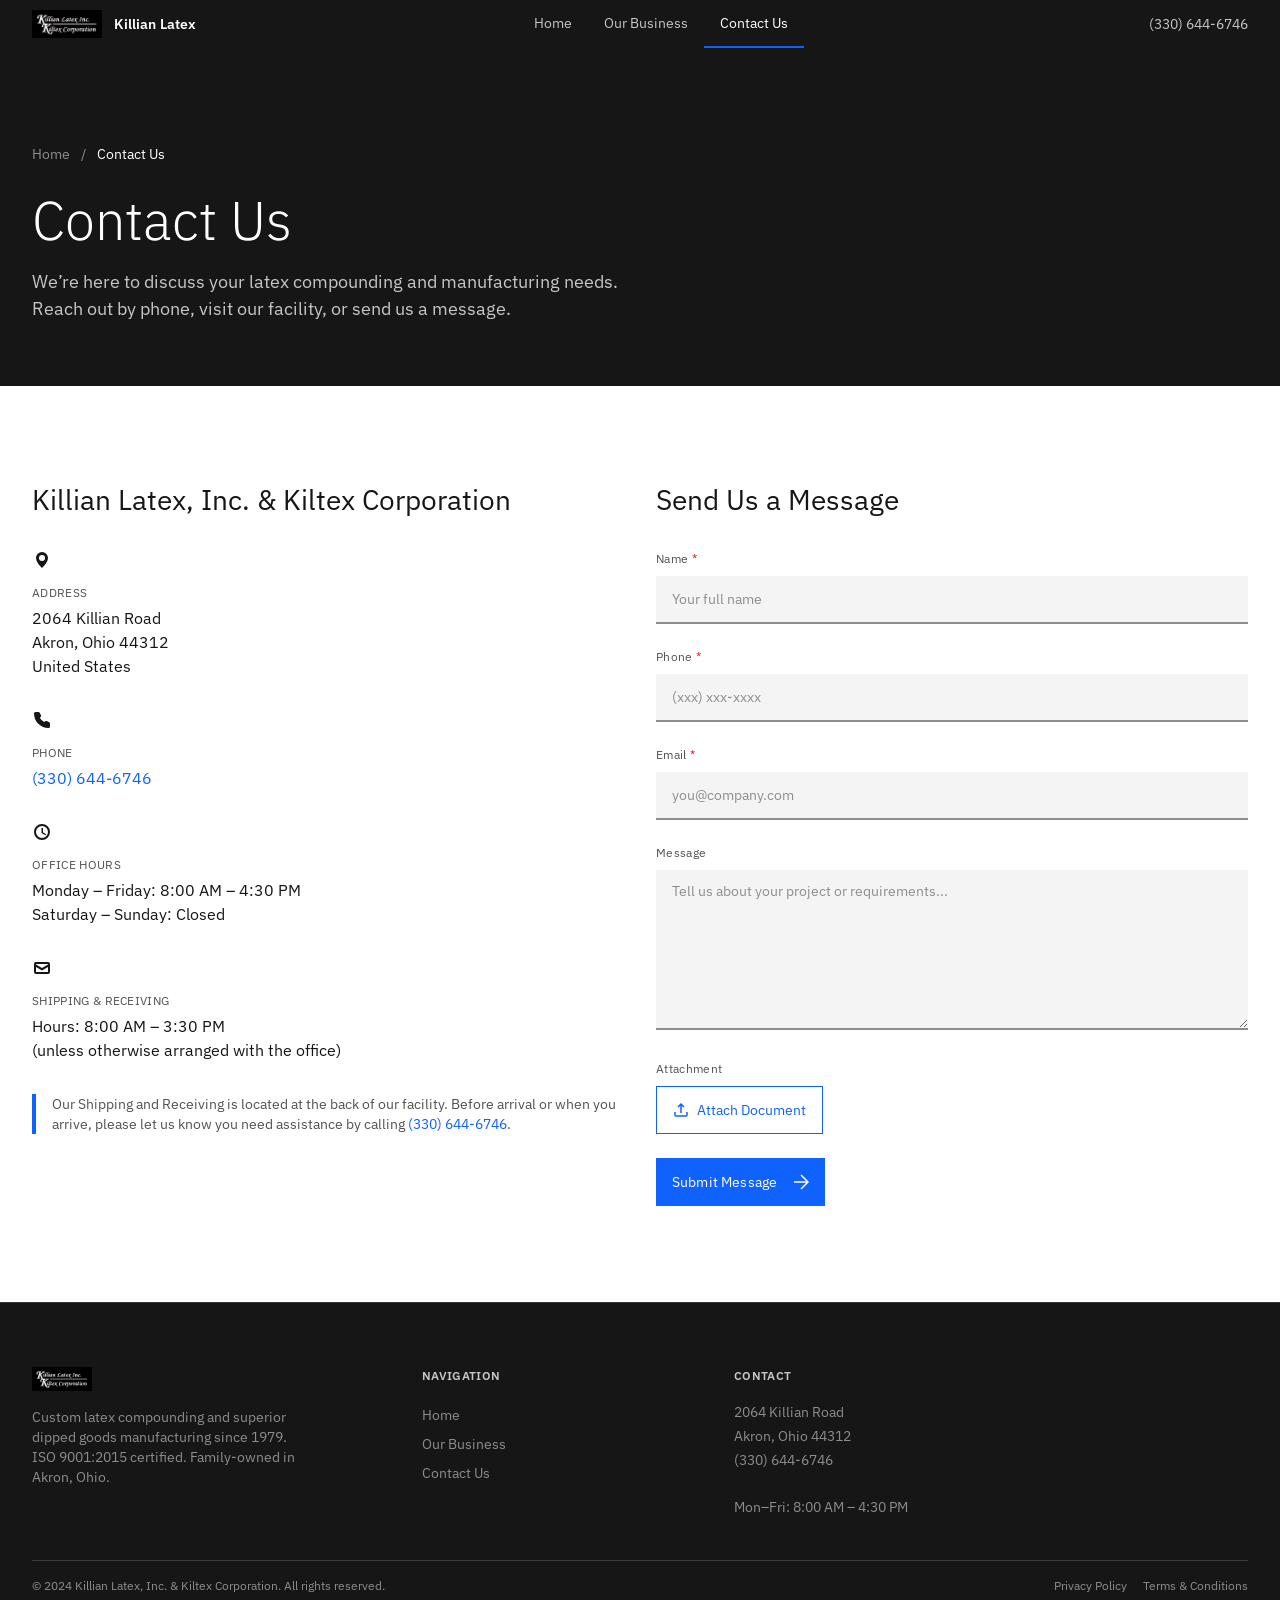
==== contact.html @ 7c9a854a "Killian Latex website redesign with IBM Carbon design system Static HTML/CSS/JS site for Killian Lat" ====
<!DOCTYPE html>
<html lang="en">
<head>
  <meta charset="UTF-8">
  <meta name="viewport" content="width=device-width, initial-scale=1.0">
  <title>Contact Killian Latex | Akron, Ohio Latex Manufacturer</title>
  <meta name="description" content="Contact Killian Latex for custom latex compounding, dipped goods manufacturing, and R&D inquiries. Located at 2064 Killian Road, Akron, Ohio 44312. Call (330) 644-6746.">
  <meta name="keywords" content="contact Killian Latex, Akron Ohio latex manufacturer, latex compounding quote, custom latex inquiry">
  <meta name="robots" content="index, follow">
  <link rel="canonical" href="https://killianlatex.com/contact-us">

  <!-- Open Graph -->
  <meta property="og:title" content="Contact Killian Latex | Akron, Ohio Latex Manufacturer">
  <meta property="og:description" content="Get in touch with Killian Latex for custom latex compounding and manufacturing inquiries. Akron, Ohio.">
  <meta property="og:type" content="website">
  <meta property="og:url" content="https://killianlatex.com/contact-us">
  <meta property="og:image" content="https://killianlatex.com/images/building-exterior.jpg">
  <meta property="og:locale" content="en_US">
  <meta property="og:site_name" content="Killian Latex, Inc. & Kiltex Corporation">

  <!-- Twitter Card -->
  <meta name="twitter:card" content="summary_large_image">
  <meta name="twitter:title" content="Contact Killian Latex | Akron, Ohio">
  <meta name="twitter:description" content="Get in touch with Killian Latex for custom latex compounding and manufacturing inquiries.">
  <meta name="twitter:image" content="https://killianlatex.com/images/building-exterior.jpg">

  <!-- Fonts -->
  <link rel="preconnect" href="https://fonts.googleapis.com">
  <link rel="preconnect" href="https://fonts.gstatic.com" crossorigin>
  <link href="https://fonts.googleapis.com/css2?family=IBM+Plex+Sans:wght@300;400;600&display=swap" rel="stylesheet">

  <!-- Styles -->
  <link rel="stylesheet" href="css/tokens.css">
  <link rel="stylesheet" href="css/base.css">
  <link rel="stylesheet" href="css/components.css">

  <!-- Structured Data -->
  <script type="application/ld+json">
  {
    "@context": "https://schema.org",
    "@type": "ContactPage",
    "name": "Contact Killian Latex",
    "description": "Contact page for Killian Latex, Inc. & Kiltex Corporation",
    "mainEntity": {
      "@type": "ManufacturingBusiness",
      "name": "Killian Latex, Inc. & Kiltex Corporation",
      "telephone": "+1-330-644-6746",
      "address": {
        "@type": "PostalAddress",
        "streetAddress": "2064 Killian Road",
        "addressLocality": "Akron",
        "addressRegion": "OH",
        "postalCode": "44312",
        "addressCountry": "US"
      },
      "openingHoursSpecification": {
        "@type": "OpeningHoursSpecification",
        "dayOfWeek": ["Monday","Tuesday","Wednesday","Thursday","Friday"],
        "opens": "08:00",
        "closes": "16:30"
      }
    }
  }
  </script>
</head>
<body>
  <a href="#main-content" class="skip-link">Skip to main content</a>

  <!-- ==================== MASTHEAD ==================== -->
  <header class="cds-header" role="banner">
    <div class="cds-header__inner">
      <a href="index.html" class="cds-header__logo" aria-label="Killian Latex - Home">
        <img src="images/logo.jpg" alt="Killian Latex logo" width="80" height="28">
        <span class="cds-header__logo-text">Killian Latex</span>
      </a>
      <nav class="cds-header__nav" role="navigation" aria-label="Main navigation">
        <a href="index.html" class="cds-header__nav-link">Home</a>
        <a href="our-business.html" class="cds-header__nav-link">Our Business</a>
        <a href="contact.html" class="cds-header__nav-link cds-header__nav-link--active">Contact Us</a>
      </nav>
      <a href="tel:+13306446746" class="cds-header__phone" aria-label="Call us at 330-644-6746">(330) 644-6746</a>
      <button class="cds-header__menu-btn" aria-label="Open navigation menu" aria-expanded="false" aria-controls="side-nav">
        <svg xmlns="http://www.w3.org/2000/svg" viewBox="0 0 20 20"><path d="M2 4.5h16M2 10h16M2 15.5h16" stroke="currentColor" stroke-width="1.5" fill="none"/></svg>
      </button>
    </div>
  </header>

  <!-- Mobile Side Nav -->
  <nav class="cds-side-nav" id="side-nav" role="navigation" aria-label="Mobile navigation">
    <a href="index.html" class="cds-side-nav__link">Home</a>
    <a href="our-business.html" class="cds-side-nav__link">Our Business</a>
    <a href="contact.html" class="cds-side-nav__link cds-side-nav__link--active">Contact Us</a>
    <a href="tel:+13306446746" class="cds-side-nav__phone">(330) 644-6746</a>
  </nav>
  <div class="cds-nav-overlay" aria-hidden="true"></div>

  <main id="main-content">
    <!-- ==================== PAGE HERO ==================== -->
    <section class="page-hero" aria-label="Page introduction">
      <div class="cds-grid">
        <nav class="page-hero__breadcrumb" aria-label="Breadcrumb">
          <a href="index.html">Home</a>
          <span class="separator">/</span>
          <span>Contact Us</span>
        </nav>
        <h1 class="page-hero__title">Contact Us</h1>
        <p class="page-hero__subtitle">We&rsquo;re here to discuss your latex compounding and manufacturing needs. Reach out by phone, visit our facility, or send us a message.</p>
      </div>
    </section>

    <!-- ==================== CONTACT CONTENT ==================== -->
    <section class="section-padding bg-white" aria-label="Contact information and form">
      <div class="cds-grid">
        <div class="cds-row">
          <!-- Contact Information -->
          <div class="cds-col-sm-16 cds-col-lg-8 cds-fade-in" style="margin-bottom: var(--cds-spacing-09);">
            <h2 class="subsection__title" style="margin-bottom: var(--cds-spacing-07);">Killian Latex, Inc. &amp; Kiltex Corporation</h2>

            <div class="contact-block">
              <svg class="contact-block__icon" xmlns="http://www.w3.org/2000/svg" viewBox="0 0 20 20"><path d="M10 2a6 6 0 0 1 6 6c0 4.5-6 10-6 10S4 12.5 4 8a6 6 0 0 1 6-6zm0 3a3 3 0 1 0 0 6 3 3 0 0 0 0-6z" fill="currentColor"/></svg>
              <p class="contact-block__label">Address</p>
              <p class="contact-block__value">
                2064 Killian Road<br>
                Akron, Ohio 44312<br>
                United States
              </p>
            </div>

            <div class="contact-block">
              <svg class="contact-block__icon" xmlns="http://www.w3.org/2000/svg" viewBox="0 0 20 20"><path d="M2 3.5A1.5 1.5 0 0 1 3.5 2h2.879a1.5 1.5 0 0 1 1.342.83l1.2 2.4a1.5 1.5 0 0 1-.282 1.717l-.756.756a9.01 9.01 0 0 0 4.414 4.414l.756-.756a1.5 1.5 0 0 1 1.717-.282l2.4 1.2a1.5 1.5 0 0 1 .83 1.342V16.5A1.5 1.5 0 0 1 16.5 18 14.5 14.5 0 0 1 2 3.5z" fill="currentColor"/></svg>
              <p class="contact-block__label">Phone</p>
              <p class="contact-block__value">
                <a href="tel:+13306446746">(330) 644-6746</a>
              </p>
            </div>

            <div class="contact-block">
              <svg class="contact-block__icon" xmlns="http://www.w3.org/2000/svg" viewBox="0 0 20 20"><path d="M10 2a8 8 0 1 1 0 16 8 8 0 0 1 0-16zm0 2a6 6 0 1 0 0 12 6 6 0 0 0 0-12zm-.5 2H11v4.25l3.15 1.88-.75 1.23L9.5 11V6z" fill="currentColor"/></svg>
              <p class="contact-block__label">Office Hours</p>
              <p class="contact-block__value">
                Monday &ndash; Friday: 8:00 AM &ndash; 4:30 PM<br>
                Saturday &ndash; Sunday: Closed
              </p>
            </div>

            <div class="contact-block">
              <svg class="contact-block__icon" xmlns="http://www.w3.org/2000/svg" viewBox="0 0 20 20"><path d="M4 4h12a2 2 0 0 1 2 2v8a2 2 0 0 1-2 2H4a2 2 0 0 1-2-2V6a2 2 0 0 1 2-2zm0 2v.511l6 3.6 6-3.6V6H4zm0 2.989V14h12V8.989l-6 3.6-6-3.6z" fill="currentColor"/></svg>
              <p class="contact-block__label">Shipping &amp; Receiving</p>
              <p class="contact-block__value">
                Hours: 8:00 AM &ndash; 3:30 PM<br>
                (unless otherwise arranged with the office)
              </p>
            </div>

            <div class="contact-note">
              <p>Our Shipping and Receiving is located at the back of our facility. Before arrival or when you arrive, please let us know you need assistance by calling <a href="tel:+13306446746">(330) 644-6746</a>.</p>
            </div>
          </div>

          <!-- Contact Form -->
          <div class="cds-col-sm-16 cds-col-lg-8 cds-fade-in">
            <h2 class="subsection__title" style="margin-bottom: var(--cds-spacing-07);">Send Us a Message</h2>

            <div id="form-notification" class="cds-notification" role="alert" aria-live="polite"></div>

            <form id="contact-form" action="https://formspree.io/f/placeholder" method="POST" novalidate>
              <div class="cds-form-group">
                <label for="name" class="cds-form-group__label cds-form-group__label--required">Name</label>
                <input type="text" id="name" name="name" class="cds-text-input" placeholder="Your full name" required autocomplete="name">
                <p class="cds-form-group__error" id="name-error" role="alert">Please enter your name.</p>
              </div>

              <div class="cds-form-group">
                <label for="phone" class="cds-form-group__label cds-form-group__label--required">Phone</label>
                <input type="tel" id="phone" name="phone" class="cds-text-input" placeholder="(xxx) xxx-xxxx" required autocomplete="tel">
                <p class="cds-form-group__error" id="phone-error" role="alert">Please enter a valid phone number.</p>
              </div>

              <div class="cds-form-group">
                <label for="email" class="cds-form-group__label cds-form-group__label--required">Email</label>
                <input type="email" id="email" name="email" class="cds-text-input" placeholder="you@company.com" required autocomplete="email">
                <p class="cds-form-group__error" id="email-error" role="alert">Please enter a valid email address.</p>
              </div>

              <div class="cds-form-group">
                <label for="message" class="cds-form-group__label">Message</label>
                <textarea id="message" name="message" class="cds-textarea" placeholder="Tell us about your project or requirements..."></textarea>
              </div>

              <div class="cds-form-group">
                <label class="cds-form-group__label">Attachment</label>
                <label for="attachment" class="cds-file-label">
                  <svg xmlns="http://www.w3.org/2000/svg" viewBox="0 0 16 16"><path d="M14 10v3a1 1 0 0 1-1 1H3a1 1 0 0 1-1-1v-3M11 5L8 2 5 5M8 2v9" stroke="currentColor" stroke-width="1.5" fill="none"/></svg>
                  Attach Document
                </label>
                <input type="file" id="attachment" name="attachment" class="cds-file-input" accept=".pdf,.doc,.docx,.txt,.jpg,.png">
                <p class="cds-file-name" id="file-name"></p>
              </div>

              <button type="submit" class="cds-btn cds-btn--primary" id="submit-btn">
                Submit Message
                <svg xmlns="http://www.w3.org/2000/svg" viewBox="0 0 16 16"><path d="M8 1l7 7-7 7M1 8h14" stroke="currentColor" stroke-width="1.5" fill="none"/></svg>
              </button>
            </form>
          </div>
        </div>
      </div>
    </section>
  </main>

  <!-- ==================== FOOTER ==================== -->
  <footer class="cds-footer" role="contentinfo">
    <div class="cds-grid">
      <div class="cds-row">
        <div class="cds-col-sm-16 cds-col-md-8 cds-col-lg-5">
          <img src="images/logo.jpg" alt="Killian Latex" class="cds-footer__logo" width="80" height="28">
          <p class="cds-footer__desc">Custom latex compounding and superior dipped goods manufacturing since 1979. ISO 9001:2015 certified. Family-owned in Akron, Ohio.</p>
        </div>
        <div class="cds-col-sm-16 cds-col-md-4 cds-col-lg-4">
          <p class="cds-footer__heading">Navigation</p>
          <a href="index.html" class="cds-footer__link">Home</a>
          <a href="our-business.html" class="cds-footer__link">Our Business</a>
          <a href="contact.html" class="cds-footer__link">Contact Us</a>
        </div>
        <div class="cds-col-sm-16 cds-col-md-4 cds-col-lg-4">
          <p class="cds-footer__heading">Contact</p>
          <div class="cds-footer__contact-info">
            2064 Killian Road<br>
            Akron, Ohio 44312<br>
            <a href="tel:+13306446746">(330) 644-6746</a><br><br>
            Mon&ndash;Fri: 8:00 AM &ndash; 4:30 PM
          </div>
        </div>
      </div>
      <div class="cds-footer__bottom">
        <p class="cds-footer__copyright">&copy; 2024 Killian Latex, Inc. &amp; Kiltex Corporation. All rights reserved.</p>
        <div class="cds-footer__legal">
          <a href="#">Privacy Policy</a>
          <a href="#">Terms &amp; Conditions</a>
        </div>
      </div>
    </div>
  </footer>

  <script src="js/main.js" defer></script>
</body>
</html>
---- css/tokens.css ----
:root {
  /* === Colors === */
  --cds-blue-60: #0f62fe;
  --cds-blue-70: #0043ce;
  --cds-blue-80: #002d9c;
  --cds-blue-40: #78a9ff;
  --cds-white: #ffffff;
  --cds-gray-10: #f4f4f4;
  --cds-gray-10-hover: #e8e8e8;
  --cds-gray-20: #e0e0e0;
  --cds-gray-30: #c6c6c6;
  --cds-gray-50: #8d8d8d;
  --cds-gray-70: #525252;
  --cds-gray-80: #393939;
  --cds-gray-90: #262626;
  --cds-gray-100: #161616;
  --cds-red-60: #da1e28;
  --cds-green-50: #24a148;
  --cds-yellow-30: #f1c21b;

  /* === Spacing (8px base) === */
  --cds-spacing-01: 2px;
  --cds-spacing-02: 4px;
  --cds-spacing-03: 8px;
  --cds-spacing-04: 12px;
  --cds-spacing-05: 16px;
  --cds-spacing-06: 24px;
  --cds-spacing-07: 32px;
  --cds-spacing-08: 40px;
  --cds-spacing-09: 48px;
  --cds-spacing-10: 64px;
  --cds-spacing-11: 80px;
  --cds-spacing-12: 96px;
  --cds-spacing-13: 160px;

  /* === Typography === */
  --cds-font-family: 'IBM Plex Sans', -apple-system, BlinkMacSystemFont, 'Segoe UI', sans-serif;
  --cds-font-family-mono: 'IBM Plex Mono', monospace;
}
---- css/base.css ----
/* === Reset === */
*, *::before, *::after {
  margin: 0;
  padding: 0;
  box-sizing: border-box;
  border-radius: 0;
}

html {
  font-size: 100%;
  scroll-behavior: smooth;
  -webkit-text-size-adjust: 100%;
}

body {
  font-family: var(--cds-font-family);
  font-size: 1rem;
  font-weight: 400;
  line-height: 1.5;
  color: var(--cds-gray-100);
  background-color: var(--cds-white);
  -webkit-font-smoothing: antialiased;
  -moz-osx-font-smoothing: grayscale;
}

img {
  max-width: 100%;
  height: auto;
  display: block;
}

a {
  color: var(--cds-blue-60);
  text-decoration: none;
}

a:hover {
  text-decoration: underline;
}

ul, ol {
  list-style: none;
}

/* === Skip Link === */
.skip-link {
  position: absolute;
  top: -100%;
  left: var(--cds-spacing-05);
  background: var(--cds-blue-60);
  color: var(--cds-white);
  padding: var(--cds-spacing-03) var(--cds-spacing-05);
  z-index: 1000;
  font-size: 0.875rem;
}

.skip-link:focus {
  top: var(--cds-spacing-03);
}

/* === Grid === */
.cds-grid {
  max-width: 1584px;
  margin: 0 auto;
  padding: 0 var(--cds-spacing-07);
}

.cds-row {
  display: flex;
  flex-wrap: wrap;
  margin: 0 calc(var(--cds-spacing-05) * -1);
}

[class*="cds-col"] {
  padding: 0 var(--cds-spacing-05);
  width: 100%;
}

/* Column widths — mobile first (all 100%) */
.cds-col-sm-4  { width: 100%; }
.cds-col-sm-8  { width: 100%; }
.cds-col-sm-16 { width: 100%; }

/* Medium — 672px */
@media (min-width: 672px) {
  .cds-col-md-4  { width: 25%; }
  .cds-col-md-5  { width: 31.25%; }
  .cds-col-md-6  { width: 37.5%; }
  .cds-col-md-8  { width: 50%; }
  .cds-col-md-10 { width: 62.5%; }
  .cds-col-md-12 { width: 75%; }
  .cds-col-md-16 { width: 100%; }
}

/* Large — 1056px */
@media (min-width: 1056px) {
  .cds-grid {
    padding: 0 var(--cds-spacing-07);
  }

  .cds-col-lg-4  { width: 25%; }
  .cds-col-lg-5  { width: 31.25%; }
  .cds-col-lg-6  { width: 37.5%; }
  .cds-col-lg-8  { width: 50%; }
  .cds-col-lg-10 { width: 62.5%; }
  .cds-col-lg-12 { width: 75%; }
  .cds-col-lg-16 { width: 100%; }
}

/* XLarge — 1312px */
@media (min-width: 1312px) {
  .cds-col-xlg-4  { width: 25%; }
  .cds-col-xlg-5  { width: 31.25%; }
  .cds-col-xlg-6  { width: 37.5%; }
  .cds-col-xlg-8  { width: 50%; }
  .cds-col-xlg-10 { width: 62.5%; }
  .cds-col-xlg-12 { width: 75%; }
  .cds-col-xlg-16 { width: 100%; }
}

/* === Typography Scale === */
.cds-display-01 {
  font-size: 2.625rem;
  font-weight: 300;
  line-height: 1.17;
  letter-spacing: 0;
}

.cds-heading-07 {
  font-size: 3.375rem;
  font-weight: 300;
  line-height: 1.17;
}

.cds-heading-05 {
  font-size: 2.25rem;
  font-weight: 300;
  line-height: 1.25;
}

.cds-heading-04 {
  font-size: 1.75rem;
  font-weight: 400;
  line-height: 1.29;
}

.cds-heading-03 {
  font-size: 1.25rem;
  font-weight: 400;
  line-height: 1.4;
}

.cds-heading-02 {
  font-size: 1rem;
  font-weight: 600;
  line-height: 1.375;
}

.cds-body-long-02 {
  font-size: 1rem;
  font-weight: 400;
  line-height: 1.5;
}

.cds-body-long-01 {
  font-size: 0.875rem;
  font-weight: 400;
  line-height: 1.43;
}

.cds-label-01 {
  font-size: 0.75rem;
  font-weight: 400;
  line-height: 1.34;
  letter-spacing: 0.32px;
}

/* Responsive type */
@media (max-width: 671px) {
  .cds-heading-07 {
    font-size: 2.25rem;
  }

  .cds-heading-05 {
    font-size: 1.75rem;
  }

  .cds-heading-04 {
    font-size: 1.5rem;
  }
}

/* === Section Spacing === */
.section-padding {
  padding: var(--cds-spacing-12) 0;
}

.section-padding--compact {
  padding: var(--cds-spacing-10) 0;
}

/* === Backgrounds === */
.bg-white   { background-color: var(--cds-white); }
.bg-gray-10 { background-color: var(--cds-gray-10); }
.bg-gray-100 { background-color: var(--cds-gray-100); }

/* === Scroll Animation === */
.cds-fade-in {
  opacity: 0;
  transform: translateY(16px);
  transition: opacity 0.5s ease-out, transform 0.5s ease-out;
}

.cds-fade-in.is-visible {
  opacity: 1;
  transform: translateY(0);
}

@media (prefers-reduced-motion: reduce) {
  .cds-fade-in {
    opacity: 1;
    transform: none;
    transition: none;
  }
}
---- css/components.css ----
/* ============================================
   MASTHEAD / NAVIGATION
   ============================================ */
.cds-header {
  position: fixed;
  top: 0;
  left: 0;
  right: 0;
  height: 48px;
  background: var(--cds-gray-100);
  z-index: 900;
  display: flex;
  align-items: center;
}

.cds-header__inner {
  display: flex;
  align-items: center;
  justify-content: space-between;
  width: 100%;
  max-width: 1584px;
  margin: 0 auto;
  padding: 0 var(--cds-spacing-07);
  height: 100%;
}

.cds-header__logo {
  display: flex;
  align-items: center;
  gap: var(--cds-spacing-04);
  text-decoration: none;
  flex-shrink: 0;
}

.cds-header__logo img {
  height: 28px;
  width: auto;
}

.cds-header__logo-text {
  color: var(--cds-white);
  font-size: 0.875rem;
  font-weight: 600;
  letter-spacing: 0.16px;
  white-space: nowrap;
}

.cds-header__nav {
  display: flex;
  align-items: center;
  gap: 0;
  height: 100%;
}

.cds-header__nav-link {
  color: var(--cds-gray-30);
  font-size: 0.875rem;
  font-weight: 400;
  text-decoration: none;
  padding: 0 var(--cds-spacing-05);
  height: 100%;
  display: flex;
  align-items: center;
  transition: color 0.15s, background-color 0.15s;
  border-bottom: 2px solid transparent;
}

.cds-header__nav-link:hover,
.cds-header__nav-link:focus {
  color: var(--cds-white);
  background: var(--cds-gray-80);
  text-decoration: none;
}

.cds-header__nav-link--active {
  color: var(--cds-white);
  border-bottom-color: var(--cds-blue-60);
}

.cds-header__phone {
  color: var(--cds-gray-30);
  font-size: 0.875rem;
  text-decoration: none;
  margin-left: var(--cds-spacing-06);
  white-space: nowrap;
}

.cds-header__phone:hover {
  color: var(--cds-white);
  text-decoration: none;
}

/* Hamburger */
.cds-header__menu-btn {
  display: none;
  background: none;
  border: none;
  cursor: pointer;
  padding: var(--cds-spacing-03);
  color: var(--cds-white);
}

.cds-header__menu-btn svg {
  width: 20px;
  height: 20px;
  fill: currentColor;
}

/* Mobile nav panel */
.cds-side-nav {
  position: fixed;
  top: 48px;
  left: 0;
  bottom: 0;
  width: 256px;
  background: var(--cds-gray-100);
  transform: translateX(-100%);
  transition: transform 0.2s ease-out;
  z-index: 800;
  padding: var(--cds-spacing-05) 0;
}

.cds-side-nav.is-open {
  transform: translateX(0);
}

.cds-side-nav__link {
  display: block;
  color: var(--cds-gray-30);
  font-size: 0.875rem;
  padding: var(--cds-spacing-04) var(--cds-spacing-07);
  text-decoration: none;
  transition: background 0.15s, color 0.15s;
}

.cds-side-nav__link:hover,
.cds-side-nav__link:focus {
  background: var(--cds-gray-80);
  color: var(--cds-white);
  text-decoration: none;
}

.cds-side-nav__link--active {
  color: var(--cds-white);
  background: var(--cds-gray-90);
  border-left: 4px solid var(--cds-blue-60);
}

.cds-side-nav__phone {
  display: block;
  color: var(--cds-blue-40);
  font-size: 0.875rem;
  padding: var(--cds-spacing-06) var(--cds-spacing-07) var(--cds-spacing-04);
  text-decoration: none;
}

.cds-nav-overlay {
  position: fixed;
  top: 48px;
  left: 0;
  right: 0;
  bottom: 0;
  background: rgba(22, 22, 22, 0.5);
  z-index: 799;
  opacity: 0;
  visibility: hidden;
  transition: opacity 0.2s;
}

.cds-nav-overlay.is-visible {
  opacity: 1;
  visibility: visible;
}

@media (max-width: 1055px) {
  .cds-header__nav,
  .cds-header__phone {
    display: none;
  }

  .cds-header__menu-btn {
    display: flex;
    align-items: center;
  }
}

/* ============================================
   BUTTONS
   ============================================ */
.cds-btn {
  display: inline-flex;
  align-items: center;
  justify-content: center;
  height: 48px;
  padding: 0 calc(64px - 16px) 0 var(--cds-spacing-05);
  font-family: var(--cds-font-family);
  font-size: 0.875rem;
  font-weight: 400;
  letter-spacing: 0.16px;
  cursor: pointer;
  border: none;
  text-decoration: none;
  position: relative;
  transition: background-color 0.15s;
  white-space: nowrap;
}

.cds-btn svg {
  position: absolute;
  right: var(--cds-spacing-05);
  width: 16px;
  height: 16px;
  fill: currentColor;
}

.cds-btn--primary {
  background: var(--cds-blue-60);
  color: var(--cds-white);
}

.cds-btn--primary:hover {
  background: var(--cds-blue-70);
  text-decoration: none;
  color: var(--cds-white);
}

.cds-btn--primary:active {
  background: var(--cds-blue-80);
}

.cds-btn--primary:focus {
  outline: 2px solid var(--cds-blue-60);
  outline-offset: -2px;
  box-shadow: inset 0 0 0 1px var(--cds-white);
}

.cds-btn--ghost {
  background: transparent;
  color: var(--cds-white);
  border: 1px solid var(--cds-white);
  padding: 0 calc(64px - 16px) 0 var(--cds-spacing-05);
}

.cds-btn--ghost:hover {
  background: rgba(255, 255, 255, 0.1);
  text-decoration: none;
  color: var(--cds-white);
}

.cds-btn--ghost-dark {
  background: transparent;
  color: var(--cds-blue-60);
  border: 1px solid var(--cds-blue-60);
}

.cds-btn--ghost-dark:hover {
  background: var(--cds-blue-60);
  color: var(--cds-white);
  text-decoration: none;
}

.cds-btn--full-width {
  width: 100%;
}

/* ============================================
   HERO SECTIONS
   ============================================ */
.hero {
  position: relative;
  min-height: 75vh;
  display: flex;
  align-items: flex-end;
  padding-top: 48px; /* masthead offset */
  padding-bottom: var(--cds-spacing-12);
  overflow: hidden;
}

.hero__bg {
  position: absolute;
  inset: 0;
  background-size: cover;
  background-position: center;
  background-repeat: no-repeat;
}

.hero__bg::after {
  content: '';
  position: absolute;
  inset: 0;
  background: linear-gradient(
    to bottom,
    rgba(22, 22, 22, 0.4) 0%,
    rgba(22, 22, 22, 0.7) 100%
  );
}

.hero__content {
  position: relative;
  z-index: 1;
  max-width: 700px;
}

.hero__overline {
  font-size: 0.75rem;
  font-weight: 400;
  letter-spacing: 0.32px;
  color: var(--cds-blue-40);
  text-transform: uppercase;
  margin-bottom: var(--cds-spacing-05);
}

.hero__title {
  font-size: 3.375rem;
  font-weight: 300;
  line-height: 1.17;
  color: var(--cds-white);
  margin-bottom: var(--cds-spacing-06);
}

.hero__subtitle {
  font-size: 1.125rem;
  font-weight: 400;
  line-height: 1.5;
  color: var(--cds-gray-20);
  margin-bottom: var(--cds-spacing-08);
  max-width: 560px;
}

.hero__actions {
  display: flex;
  gap: var(--cds-spacing-05);
  flex-wrap: wrap;
}

@media (max-width: 671px) {
  .hero {
    min-height: 80vh;
    align-items: center;
    padding-bottom: var(--cds-spacing-10);
  }

  .hero__title {
    font-size: 2.25rem;
  }

  .hero__subtitle {
    font-size: 1rem;
  }

  .hero__actions {
    flex-direction: column;
  }

  .hero__actions .cds-btn {
    width: 100%;
  }
}

/* Page hero (compact) */
.page-hero {
  background: var(--cds-gray-100);
  padding: calc(48px + var(--cds-spacing-12)) 0 var(--cds-spacing-10);
}

.page-hero__breadcrumb {
  font-size: 0.875rem;
  margin-bottom: var(--cds-spacing-06);
}

.page-hero__breadcrumb a {
  color: var(--cds-gray-50);
  text-decoration: none;
}

.page-hero__breadcrumb a:hover {
  color: var(--cds-gray-30);
  text-decoration: underline;
}

.page-hero__breadcrumb span {
  color: var(--cds-white);
}

.page-hero__breadcrumb .separator {
  color: var(--cds-gray-50);
  margin: 0 var(--cds-spacing-03);
}

.page-hero__title {
  font-size: 3.375rem;
  font-weight: 300;
  line-height: 1.17;
  color: var(--cds-white);
  margin-bottom: var(--cds-spacing-05);
}

.page-hero__subtitle {
  font-size: 1.125rem;
  line-height: 1.5;
  color: var(--cds-gray-30);
  max-width: 640px;
}

@media (max-width: 671px) {
  .page-hero {
    padding-top: calc(48px + var(--cds-spacing-10));
  }

  .page-hero__title {
    font-size: 2.25rem;
  }
}

/* ============================================
   TILES / CARDS
   ============================================ */
.cds-tile {
  background: var(--cds-gray-10);
  padding: var(--cds-spacing-07);
  min-height: 240px;
  display: flex;
  flex-direction: column;
  transition: background-color 0.15s;
  text-decoration: none;
  color: var(--cds-gray-100);
  position: relative;
}

.cds-tile:hover {
  background: var(--cds-gray-10-hover);
  text-decoration: none;
  color: var(--cds-gray-100);
}

.cds-tile__overline {
  font-size: 0.75rem;
  font-weight: 400;
  letter-spacing: 0.32px;
  color: var(--cds-blue-60);
  text-transform: uppercase;
  margin-bottom: var(--cds-spacing-05);
}

.cds-tile__title {
  font-size: 1.25rem;
  font-weight: 400;
  line-height: 1.4;
  margin-bottom: var(--cds-spacing-05);
}

.cds-tile__body {
  font-size: 0.875rem;
  line-height: 1.43;
  color: var(--cds-gray-70);
  flex: 1;
}

.cds-tile__arrow {
  margin-top: var(--cds-spacing-07);
  color: var(--cds-blue-60);
  align-self: flex-end;
}

.cds-tile__arrow svg {
  width: 20px;
  height: 20px;
  fill: currentColor;
}

/* ============================================
   SECTION ELEMENTS
   ============================================ */
.section-overline {
  font-size: 0.75rem;
  font-weight: 400;
  letter-spacing: 0.32px;
  color: var(--cds-blue-60);
  text-transform: uppercase;
  margin-bottom: var(--cds-spacing-05);
}

.section-heading {
  font-size: 2.25rem;
  font-weight: 300;
  line-height: 1.25;
  margin-bottom: var(--cds-spacing-07);
}

.section-heading--white {
  color: var(--cds-white);
}

.section-intro {
  font-size: 1rem;
  line-height: 1.5;
  color: var(--cds-gray-70);
  max-width: 640px;
  margin-bottom: var(--cds-spacing-09);
}

@media (max-width: 671px) {
  .section-heading {
    font-size: 1.75rem;
  }
}

/* ============================================
   HERITAGE / ABOUT SECTION
   ============================================ */
.heritage-section {
  background: var(--cds-gray-100);
  padding: var(--cds-spacing-12) 0;
}

.heritage-image-wrap {
  height: 100%;
  min-height: 480px;
  overflow: hidden;
}

.heritage-image {
  width: 100%;
  height: 100%;
  min-height: 480px;
  object-fit: cover;
  object-position: top center;
}

.heritage-content {
  padding: var(--cds-spacing-07) 0 var(--cds-spacing-07) var(--cds-spacing-07);
}

/* Cert card — white panel on dark bg */
.heritage-cert-card {
  display: flex;
  align-items: center;
  gap: var(--cds-spacing-06);
  margin-top: var(--cds-spacing-08);
  padding: var(--cds-spacing-06);
  background: var(--cds-white);
}

.heritage-cert__badge {
  width: 100px;
  height: auto;
  flex-shrink: 0;
}

.heritage-cert__info {
  flex: 1;
}

.heritage-stat__label {
  font-size: 0.75rem;
  letter-spacing: 0.32px;
  color: var(--cds-gray-70);
  text-transform: uppercase;
  margin-bottom: var(--cds-spacing-02);
}

.heritage-stat__value {
  font-size: 1.125rem;
  font-weight: 600;
  color: var(--cds-gray-100);
  margin-bottom: var(--cds-spacing-02);
}

.heritage-cert__number {
  font-size: 0.75rem;
  color: var(--cds-gray-70);
  margin-bottom: var(--cds-spacing-04);
}

.heritage-cert__link {
  display: inline-flex;
  align-items: center;
  gap: var(--cds-spacing-03);
  font-size: 0.875rem;
  font-weight: 400;
  color: var(--cds-blue-60);
  text-decoration: none;
  transition: color 0.15s;
}

.heritage-cert__link:hover {
  color: var(--cds-blue-70);
  text-decoration: underline;
}

.heritage-cert__link svg {
  flex-shrink: 0;
}

@media (max-width: 1055px) {
  .heritage-content {
    padding: var(--cds-spacing-07) 0 0 0;
  }
}

@media (max-width: 671px) {
  .heritage-image-wrap,
  .heritage-image {
    min-height: 280px;
  }

  .heritage-cert-card {
    flex-direction: column;
    align-items: center;
    text-align: center;
  }

  .heritage-cert__badge {
    width: 80px;
  }
}

/* ============================================
   SAFE STACK (Quality Policy)
   ============================================ */
.safe-stack {
  display: flex;
  flex-direction: column;
}

.safe-stack__item {
  display: flex;
  align-items: flex-start;
  gap: var(--cds-spacing-06);
  padding: var(--cds-spacing-07) 0;
  border-bottom: 1px solid var(--cds-gray-20);
}

.safe-stack__item--last {
  border-bottom: none;
}

.safe-stack__letter-col {
  flex-shrink: 0;
  width: 64px;
  height: 64px;
  display: flex;
  align-items: center;
  justify-content: center;
  background: var(--cds-gray-10);
}

.safe-stack__letter {
  font-size: 2rem;
  font-weight: 300;
  color: var(--cds-blue-60);
  line-height: 1;
}

.safe-stack__content {
  flex: 1;
  padding-top: var(--cds-spacing-02);
}

.safe-stack__title {
  font-size: 1.125rem;
  font-weight: 600;
  margin-bottom: var(--cds-spacing-03);
}

.safe-stack__desc {
  font-size: 0.875rem;
  line-height: 1.5;
  color: var(--cds-gray-70);
}

/* ============================================
   CTA BAND
   ============================================ */
.cta-band {
  background: var(--cds-gray-100);
  padding: var(--cds-spacing-10) 0;
}

.cta-band__inner {
  display: flex;
  align-items: center;
  justify-content: space-between;
  flex-wrap: wrap;
  gap: var(--cds-spacing-06);
}

.cta-band__text {
  font-size: 1.75rem;
  font-weight: 300;
  color: var(--cds-white);
  max-width: 640px;
}

@media (max-width: 671px) {
  .cta-band__text {
    font-size: 1.5rem;
  }

  .cta-band__inner {
    flex-direction: column;
    align-items: flex-start;
  }
}

/* ============================================
   STRUCTURED LIST
   ============================================ */
.structured-list__item {
  padding: var(--cds-spacing-06) 0;
  border-bottom: 1px solid var(--cds-gray-20);
}

.structured-list__item:first-child {
  padding-top: 0;
}

.structured-list__title {
  font-size: 1rem;
  font-weight: 600;
  margin-bottom: var(--cds-spacing-03);
}

.structured-list__desc {
  font-size: 0.875rem;
  line-height: 1.43;
  color: var(--cds-gray-70);
}

/* ============================================
   SUBSECTION
   ============================================ */
.subsection {
  margin-bottom: var(--cds-spacing-10);
}

.subsection:last-child {
  margin-bottom: 0;
}

.subsection__title {
  font-size: 1.75rem;
  font-weight: 400;
  line-height: 1.29;
  margin-bottom: var(--cds-spacing-05);
}

.subsection__intro {
  font-size: 1rem;
  line-height: 1.5;
  color: var(--cds-gray-70);
  margin-bottom: var(--cds-spacing-07);
  max-width: 640px;
}

/* ============================================
   TESTING CAPABILITIES LIST
   ============================================ */
.capability-list {
  list-style: none;
}

.capability-list__item {
  display: flex;
  align-items: center;
  gap: var(--cds-spacing-04);
  padding: var(--cds-spacing-04) 0;
  border-bottom: 1px solid var(--cds-gray-20);
  font-size: 0.875rem;
}

.capability-list__icon {
  width: 16px;
  height: 16px;
  flex-shrink: 0;
  fill: var(--cds-green-50);
}

/* ============================================
   CONTACT INFO
   ============================================ */
.contact-block {
  margin-bottom: var(--cds-spacing-07);
}

.contact-block__icon {
  width: 20px;
  height: 20px;
  fill: var(--cds-blue-60);
  margin-bottom: var(--cds-spacing-03);
}

.contact-block__label {
  font-size: 0.75rem;
  font-weight: 400;
  letter-spacing: 0.32px;
  text-transform: uppercase;
  color: var(--cds-gray-70);
  margin-bottom: var(--cds-spacing-02);
}

.contact-block__value {
  font-size: 1rem;
  line-height: 1.5;
  color: var(--cds-gray-100);
}

.contact-block__value a {
  color: var(--cds-blue-60);
  text-decoration: none;
}

.contact-block__value a:hover {
  text-decoration: underline;
}

.contact-note {
  font-size: 0.875rem;
  line-height: 1.43;
  color: var(--cds-gray-70);
  border-left: 4px solid var(--cds-blue-60);
  padding-left: var(--cds-spacing-05);
  margin-top: var(--cds-spacing-07);
}

/* ============================================
   FORM (Carbon-style)
   ============================================ */
.cds-form-group {
  margin-bottom: var(--cds-spacing-06);
}

.cds-form-group__label {
  display: block;
  font-size: 0.75rem;
  font-weight: 400;
  letter-spacing: 0.32px;
  color: var(--cds-gray-70);
  margin-bottom: var(--cds-spacing-03);
}

.cds-form-group__label--required::after {
  content: ' *';
  color: var(--cds-red-60);
}

.cds-text-input,
.cds-textarea {
  width: 100%;
  height: 48px;
  padding: 0 var(--cds-spacing-05);
  font-family: var(--cds-font-family);
  font-size: 0.875rem;
  color: var(--cds-gray-100);
  background: var(--cds-gray-10);
  border: none;
  border-bottom: 2px solid var(--cds-gray-50);
  outline: none;
  transition: border-color 0.15s;
}

.cds-text-input:focus,
.cds-textarea:focus {
  border-bottom-color: var(--cds-blue-60);
  outline: 2px solid var(--cds-blue-60);
  outline-offset: -2px;
}

.cds-text-input::placeholder,
.cds-textarea::placeholder {
  color: var(--cds-gray-50);
}

.cds-textarea {
  height: 160px;
  padding: var(--cds-spacing-04) var(--cds-spacing-05);
  resize: vertical;
}

.cds-text-input--error {
  border-bottom-color: var(--cds-red-60);
}

.cds-text-input--error:focus {
  outline-color: var(--cds-red-60);
}

.cds-form-group__error {
  font-size: 0.75rem;
  color: var(--cds-red-60);
  margin-top: var(--cds-spacing-02);
  display: none;
}

.cds-form-group--error .cds-form-group__error {
  display: block;
}

.cds-form-group--error .cds-text-input,
.cds-form-group--error .cds-textarea {
  border-bottom-color: var(--cds-red-60);
}

/* File input */
.cds-file-input {
  display: none;
}

.cds-file-label {
  display: inline-flex;
  align-items: center;
  gap: var(--cds-spacing-03);
  height: 48px;
  padding: 0 var(--cds-spacing-05);
  font-size: 0.875rem;
  color: var(--cds-blue-60);
  border: 1px solid var(--cds-blue-60);
  cursor: pointer;
  transition: background 0.15s;
}

.cds-file-label:hover {
  background: var(--cds-blue-60);
  color: var(--cds-white);
}

.cds-file-label svg {
  width: 16px;
  height: 16px;
  fill: currentColor;
}

.cds-file-name {
  font-size: 0.75rem;
  color: var(--cds-gray-70);
  margin-top: var(--cds-spacing-03);
}

/* Form notification */
.cds-notification {
  display: none;
  padding: var(--cds-spacing-05);
  margin-bottom: var(--cds-spacing-06);
  font-size: 0.875rem;
  line-height: 1.43;
}

.cds-notification--success {
  display: block;
  background: #defbe6;
  border-left: 4px solid var(--cds-green-50);
  color: var(--cds-gray-100);
}

.cds-notification--error {
  display: block;
  background: #fff1f1;
  border-left: 4px solid var(--cds-red-60);
  color: var(--cds-gray-100);
}

/* ============================================
   FOOTER
   ============================================ */
.cds-footer {
  background: var(--cds-gray-100);
  border-top: 1px solid var(--cds-gray-80);
  padding: var(--cds-spacing-10) 0 var(--cds-spacing-07);
}

.cds-footer__logo {
  height: 24px;
  width: auto;
  margin-bottom: var(--cds-spacing-05);
}

.cds-footer__desc {
  font-size: 0.875rem;
  line-height: 1.43;
  color: var(--cds-gray-50);
  max-width: 280px;
}

.cds-footer__heading {
  font-size: 0.75rem;
  font-weight: 600;
  letter-spacing: 0.32px;
  text-transform: uppercase;
  color: var(--cds-gray-30);
  margin-bottom: var(--cds-spacing-05);
}

.cds-footer__link {
  display: block;
  font-size: 0.875rem;
  color: var(--cds-gray-50);
  text-decoration: none;
  padding: var(--cds-spacing-02) 0;
  transition: color 0.15s;
}

.cds-footer__link:hover {
  color: var(--cds-white);
  text-decoration: none;
}

.cds-footer__bottom {
  border-top: 1px solid var(--cds-gray-80);
  margin-top: var(--cds-spacing-08);
  padding-top: var(--cds-spacing-05);
  display: flex;
  justify-content: space-between;
  flex-wrap: wrap;
  gap: var(--cds-spacing-05);
}

.cds-footer__copyright {
  font-size: 0.75rem;
  color: var(--cds-gray-50);
}

.cds-footer__legal {
  display: flex;
  gap: var(--cds-spacing-05);
}

.cds-footer__legal a {
  font-size: 0.75rem;
  color: var(--cds-gray-50);
  text-decoration: none;
}

.cds-footer__legal a:hover {
  color: var(--cds-white);
}

.cds-footer__contact-info {
  font-size: 0.875rem;
  line-height: 1.7;
  color: var(--cds-gray-50);
}

.cds-footer__contact-info a {
  color: var(--cds-gray-50);
  text-decoration: none;
}

.cds-footer__contact-info a:hover {
  color: var(--cds-white);
}

@media (max-width: 671px) {
  .cds-footer .cds-row > [class*="cds-col"] {
    margin-bottom: var(--cds-spacing-08);
  }
}
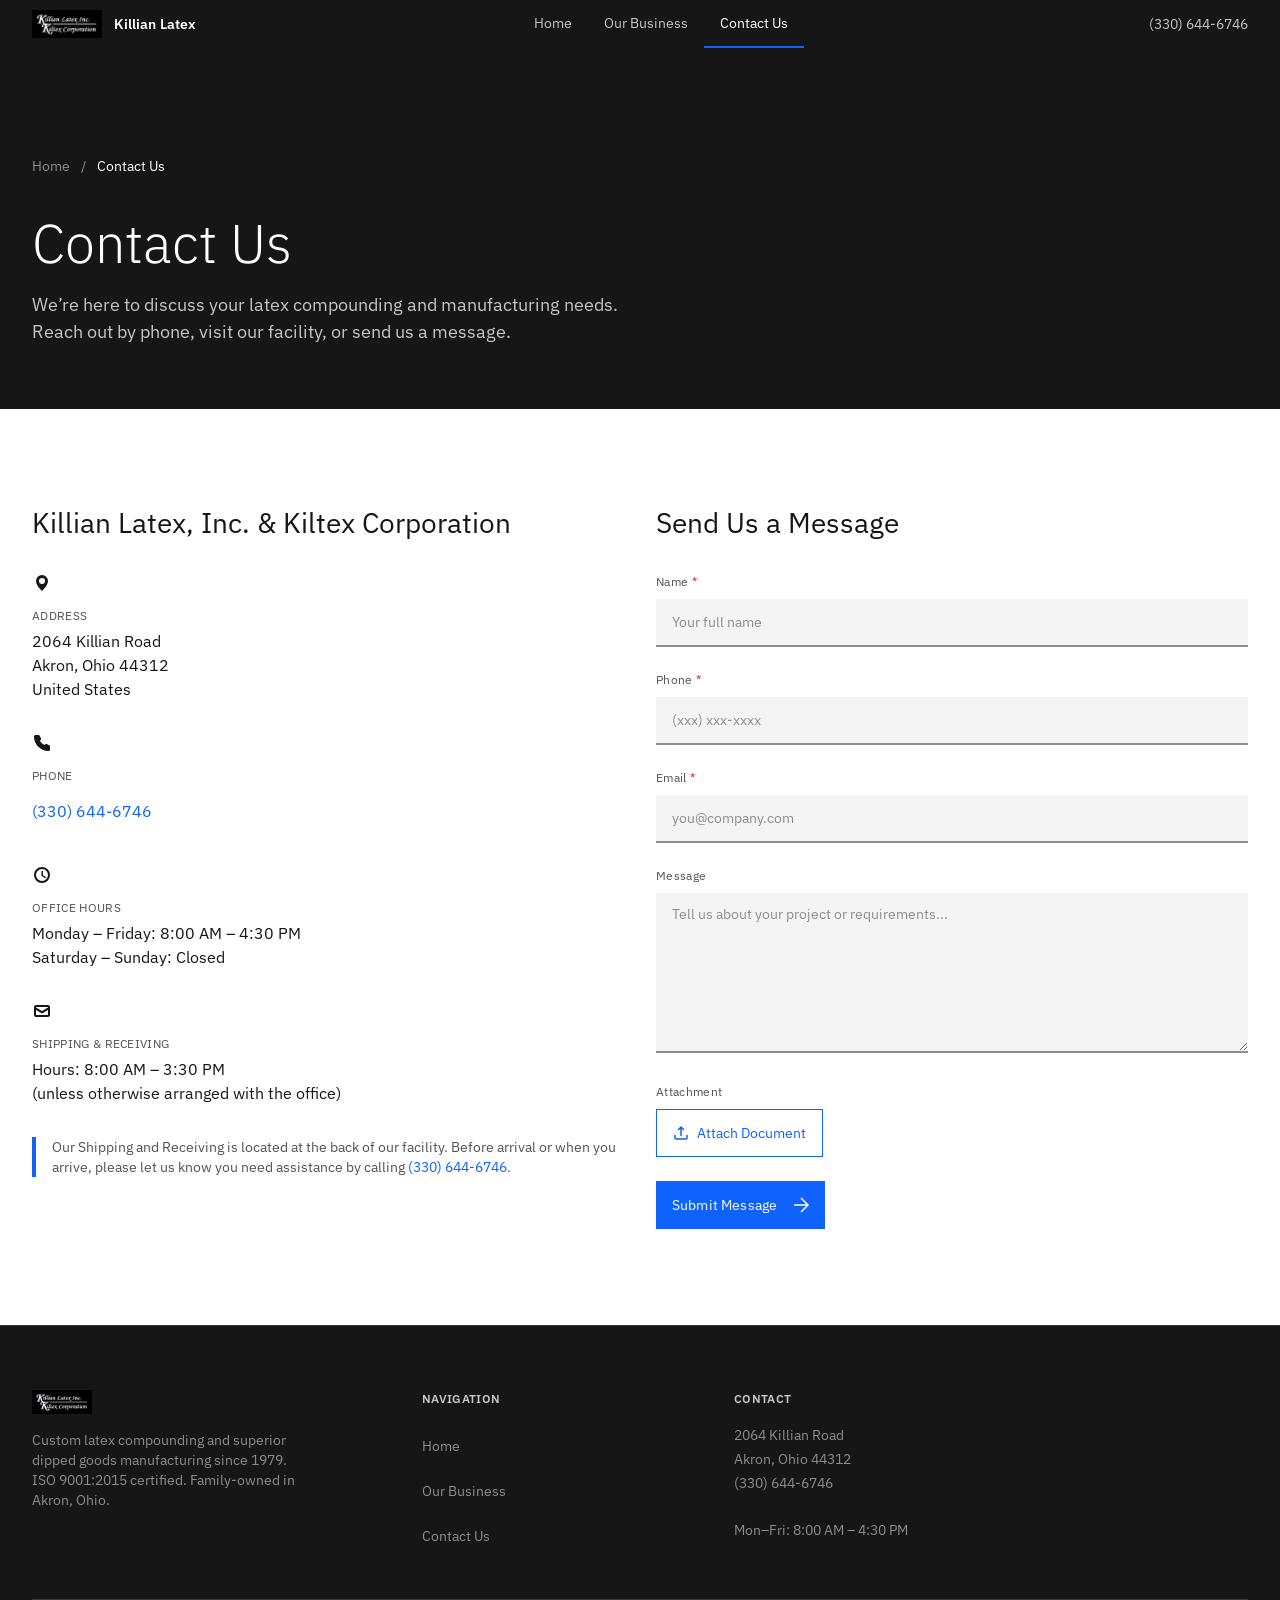
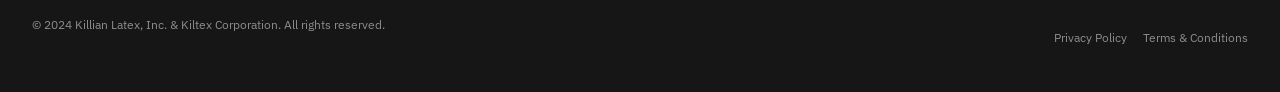
==== commit 9987187d: "Mobile optimization: touch targets, spacing, navigation, forms - Increase all touch targets to 44px " ====
--- a/contact.html
+++ b/contact.html
@@ -79,6 +79,9 @@
         <a href="contact.html" class="cds-header__nav-link cds-header__nav-link--active">Contact Us</a>
       </nav>
       <a href="tel:+13306446746" class="cds-header__phone" aria-label="Call us at 330-644-6746">(330) 644-6746</a>
+      <a href="tel:+13306446746" class="cds-header__phone-icon" aria-label="Call (330) 644-6746">
+        <svg xmlns="http://www.w3.org/2000/svg" viewBox="0 0 20 20"><path d="M2 3.5A1.5 1.5 0 0 1 3.5 2h2.879a1.5 1.5 0 0 1 1.342.83l1.2 2.4a1.5 1.5 0 0 1-.282 1.717l-.756.756a9.01 9.01 0 0 0 4.414 4.414l.756-.756a1.5 1.5 0 0 1 1.717-.282l2.4 1.2a1.5 1.5 0 0 1 .83 1.342V16.5A1.5 1.5 0 0 1 16.5 18 14.5 14.5 0 0 1 2 3.5z" fill="currentColor"/></svg>
+      </a>
       <button class="cds-header__menu-btn" aria-label="Open navigation menu" aria-expanded="false" aria-controls="side-nav">
         <svg xmlns="http://www.w3.org/2000/svg" viewBox="0 0 20 20"><path d="M2 4.5h16M2 10h16M2 15.5h16" stroke="currentColor" stroke-width="1.5" fill="none"/></svg>
       </button>
@@ -87,6 +90,11 @@
 
   <!-- Mobile Side Nav -->
   <nav class="cds-side-nav" id="side-nav" role="navigation" aria-label="Mobile navigation">
+    <div class="cds-side-nav__close">
+      <button class="cds-side-nav__close-btn" aria-label="Close navigation menu">
+        <svg xmlns="http://www.w3.org/2000/svg" viewBox="0 0 20 20"><path d="M4 4l12 12M16 4L4 16" stroke="currentColor" stroke-width="1.5" fill="none"/></svg>
+      </button>
+    </div>
     <a href="index.html" class="cds-side-nav__link">Home</a>
     <a href="our-business.html" class="cds-side-nav__link">Our Business</a>
     <a href="contact.html" class="cds-side-nav__link cds-side-nav__link--active">Contact Us</a>
@@ -161,7 +169,7 @@
           <div class="cds-col-sm-16 cds-col-lg-8 cds-fade-in">
             <h2 class="subsection__title" style="margin-bottom: var(--cds-spacing-07);">Send Us a Message</h2>
 
-            <div id="form-notification" class="cds-notification" role="alert" aria-live="polite"></div>
+            <div id="form-notification" class="cds-notification" role="status" aria-live="polite"></div>
 
             <form id="contact-form" action="https://formspree.io/f/placeholder" method="POST" novalidate>
               <div class="cds-form-group">
--- a/css/base.css
+++ b/css/base.css
@@ -21,6 +21,7 @@
   background-color: var(--cds-white);
   -webkit-font-smoothing: antialiased;
   -moz-osx-font-smoothing: grayscale;
+  overflow-x: hidden;
 }
 
 img {
@@ -177,6 +178,10 @@
 
 /* Responsive type */
 @media (max-width: 671px) {
+  .cds-grid {
+    padding: 0 var(--cds-spacing-05);
+  }
+
   .cds-heading-07 {
     font-size: 2.25rem;
   }
@@ -197,6 +202,16 @@
 
 .section-padding--compact {
   padding: var(--cds-spacing-10) 0;
+}
+
+@media (max-width: 671px) {
+  .section-padding {
+    padding: var(--cds-spacing-09) 0;
+  }
+
+  .section-padding--compact {
+    padding: var(--cds-spacing-08) 0;
+  }
 }
 
 /* === Backgrounds === */
--- a/css/components.css
+++ b/css/components.css
@@ -96,14 +96,39 @@
   background: none;
   border: none;
   cursor: pointer;
-  padding: var(--cds-spacing-03);
-  color: var(--cds-white);
+  padding: var(--cds-spacing-04);
+  color: var(--cds-white);
+  min-width: 44px;
+  min-height: 44px;
+  justify-content: center;
 }
 
 .cds-header__menu-btn svg {
   width: 20px;
   height: 20px;
   fill: currentColor;
+}
+
+/* Mobile phone icon (visible only on mobile) */
+.cds-header__phone-icon {
+  display: none;
+  align-items: center;
+  justify-content: center;
+  min-width: 44px;
+  min-height: 44px;
+  color: var(--cds-white);
+  text-decoration: none;
+}
+
+.cds-header__phone-icon svg {
+  width: 20px;
+  height: 20px;
+  fill: currentColor;
+}
+
+.cds-header__phone-icon:hover {
+  color: var(--cds-blue-40);
+  text-decoration: none;
 }
 
 /* Mobile nav panel */
@@ -112,7 +137,7 @@
   top: 48px;
   left: 0;
   bottom: 0;
-  width: 256px;
+  width: min(256px, 85vw);
   background: var(--cds-gray-100);
   transform: translateX(-100%);
   transition: transform 0.2s ease-out;
@@ -125,12 +150,45 @@
 }
 
 .cds-side-nav__link {
-  display: block;
+  display: flex;
+  align-items: center;
   color: var(--cds-gray-30);
   font-size: 0.875rem;
-  padding: var(--cds-spacing-04) var(--cds-spacing-07);
+  padding: var(--cds-spacing-05) var(--cds-spacing-07);
+  min-height: 44px;
   text-decoration: none;
   transition: background 0.15s, color 0.15s;
+}
+
+/* Side nav close button */
+.cds-side-nav__close {
+  display: flex;
+  align-items: center;
+  justify-content: flex-end;
+  padding: var(--cds-spacing-03) var(--cds-spacing-05);
+  margin-bottom: var(--cds-spacing-03);
+}
+
+.cds-side-nav__close-btn {
+  display: flex;
+  align-items: center;
+  justify-content: center;
+  min-width: 44px;
+  min-height: 44px;
+  background: none;
+  border: none;
+  color: var(--cds-gray-30);
+  cursor: pointer;
+}
+
+.cds-side-nav__close-btn:hover {
+  color: var(--cds-white);
+}
+
+.cds-side-nav__close-btn svg {
+  width: 20px;
+  height: 20px;
+  fill: currentColor;
 }
 
 .cds-side-nav__link:hover,
@@ -178,6 +236,10 @@
     display: none;
   }
 
+  .cds-header__phone-icon {
+    display: flex;
+  }
+
   .cds-header__menu-btn {
     display: flex;
     align-items: center;
@@ -336,6 +398,7 @@
 @media (max-width: 671px) {
   .hero {
     min-height: 80vh;
+    min-height: 80svh;
     align-items: center;
     padding-bottom: var(--cds-spacing-10);
   }
@@ -371,6 +434,9 @@
 .page-hero__breadcrumb a {
   color: var(--cds-gray-50);
   text-decoration: none;
+  display: inline-flex;
+  align-items: center;
+  min-height: 44px;
 }
 
 .page-hero__breadcrumb a:hover {
@@ -415,12 +481,22 @@
 /* ============================================
    TILES / CARDS
    ============================================ */
+.cds-tile-row {
+  align-items: stretch;
+}
+
+.cds-tile-row > [class*="cds-col"] {
+  display: flex;
+  flex-direction: column;
+}
+
 .cds-tile {
   background: var(--cds-gray-10);
   padding: var(--cds-spacing-07);
   min-height: 240px;
   display: flex;
   flex-direction: column;
+  flex: 1;
   transition: background-color 0.15s;
   text-decoration: none;
   color: var(--cds-gray-100);
@@ -468,6 +544,16 @@
   fill: currentColor;
 }
 
+.cds-tile-row > [class*="cds-col"]:not(:last-child) {
+  margin-bottom: var(--cds-spacing-05);
+}
+
+@media (max-width: 671px) {
+  .cds-tile {
+    min-height: 0;
+  }
+}
+
 /* ============================================
    SECTION ELEMENTS
    ============================================ */
@@ -581,6 +667,8 @@
   color: var(--cds-blue-60);
   text-decoration: none;
   transition: color 0.15s;
+  min-height: 44px;
+  padding: var(--cds-spacing-03) 0;
 }
 
 .heritage-cert__link:hover {
@@ -599,19 +687,24 @@
 }
 
 @media (max-width: 671px) {
+  .heritage-section {
+    padding: var(--cds-spacing-09) 0;
+  }
+
   .heritage-image-wrap,
   .heritage-image {
-    min-height: 280px;
+    min-height: 240px;
   }
 
   .heritage-cert-card {
-    flex-direction: column;
+    flex-direction: row;
     align-items: center;
-    text-align: center;
+    gap: var(--cds-spacing-05);
+    padding: var(--cds-spacing-05);
   }
 
   .heritage-cert__badge {
-    width: 80px;
+    width: 72px;
   }
 }
 
@@ -693,6 +786,10 @@
 }
 
 @media (max-width: 671px) {
+  .cta-band {
+    padding: var(--cds-spacing-09) 0;
+  }
+
   .cta-band__text {
     font-size: 1.5rem;
   }
@@ -700,6 +797,11 @@
   .cta-band__inner {
     flex-direction: column;
     align-items: flex-start;
+  }
+
+  .cta-band__inner .cds-btn {
+    width: 100%;
+    justify-content: center;
   }
 }
 
@@ -751,6 +853,12 @@
   color: var(--cds-gray-70);
   margin-bottom: var(--cds-spacing-07);
   max-width: 640px;
+}
+
+@media (max-width: 671px) {
+  .subsection__title {
+    font-size: 1.375rem;
+  }
 }
 
 /* ============================================
@@ -810,6 +918,13 @@
   text-decoration: none;
 }
 
+.contact-block__value a[href^="tel"] {
+  display: inline-flex;
+  align-items: center;
+  min-height: 44px;
+  padding: var(--cds-spacing-03) 0;
+}
+
 .contact-block__value a:hover {
   text-decoration: underline;
 }
@@ -936,6 +1051,26 @@
   margin-top: var(--cds-spacing-03);
 }
 
+@media (max-width: 671px) {
+  .cds-text-input,
+  .cds-textarea {
+    font-size: 1rem; /* Prevents iOS auto-zoom on focus */
+  }
+
+  .cds-form-group__label {
+    font-size: 0.875rem;
+  }
+
+  .cds-file-label {
+    width: 100%;
+    justify-content: center;
+  }
+
+  #submit-btn {
+    width: 100%;
+  }
+}
+
 /* Form notification */
 .cds-notification {
   display: none;
@@ -991,11 +1126,13 @@
 }
 
 .cds-footer__link {
-  display: block;
+  display: flex;
+  align-items: center;
   font-size: 0.875rem;
   color: var(--cds-gray-50);
   text-decoration: none;
-  padding: var(--cds-spacing-02) 0;
+  padding: var(--cds-spacing-04) 0;
+  min-height: 44px;
   transition: color 0.15s;
 }
 
@@ -1028,6 +1165,10 @@
   font-size: 0.75rem;
   color: var(--cds-gray-50);
   text-decoration: none;
+  display: inline-flex;
+  align-items: center;
+  min-height: 44px;
+  padding: var(--cds-spacing-03) 0;
 }
 
 .cds-footer__legal a:hover {
@@ -1053,4 +1194,9 @@
   .cds-footer .cds-row > [class*="cds-col"] {
     margin-bottom: var(--cds-spacing-08);
   }
-}
+
+  .cds-footer__bottom {
+    flex-direction: column;
+    gap: var(--cds-spacing-04);
+  }
+}
